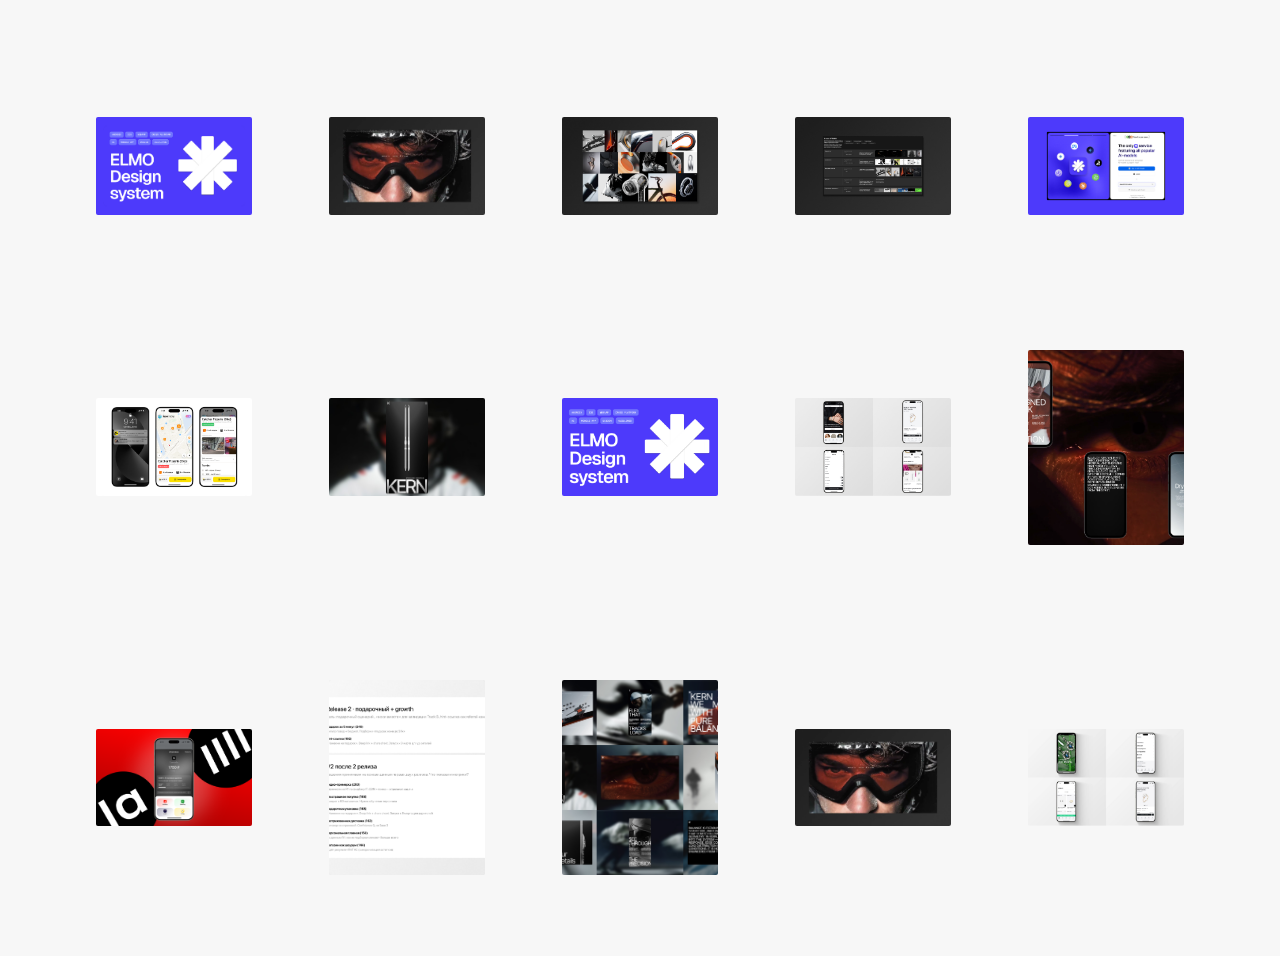
==== archive.html @ 7ca34464 "Add archive gallery page" ====
<!doctype html>
<html lang="en" translate="no" class="notranslate">
<head>
<meta charset="utf-8" />
<meta name="viewport" content="width=device-width,initial-scale=1" />
<meta name="google" content="notranslate" />
<title>Archive — Anastasia Kuznetsova</title>
<meta name="description" content="Archive of visual studies, product design work, design systems and promo-site explorations by Anastasia Kuznetsova." />
<link rel="icon" href="/morion-design-site/favicon.ico?v=20260502" sizes="any" />
<link rel="icon" href="/morion-design-site/favicon.svg?v=20260502" type="image/svg+xml" />
<link rel="icon" href="/morion-design-site/favicon-32.png?v=20260502" type="image/png" sizes="32x32" />
<link rel="apple-touch-icon" href="/morion-design-site/apple-touch-icon.png?v=20260502" />
<meta name="theme-color" content="#f6f6f6" />
<link rel="stylesheet" href="style.css?v=20260519-archive" />
</head>
<body class="archive-body">
  <main class="archive-shell" aria-label="Archive">
    <div class="archive-grid">
      <a class="archive-item" href="cases/overchat-ds.html" aria-label="Overchat design system">
        <img src="media/obloga.png" alt="Overchat design system preview" loading="eager" decoding="async">
      </a>
      <a class="archive-item wide" href="cases/kern.html" aria-label="KERN motion study">
        <video src="media/kern/kern-case/video-2-lite.mp4?v=20260505-kern-video-fix" poster="media/kern/kern-case/final-video-poster.jpg" preload="metadata" autoplay muted loop playsinline></video>
      </a>
      <a class="archive-item" href="cases/kern.html" aria-label="KERN product composition">
        <img src="media/kern/kern-case/design-to-product2-superkern.jpg" alt="KERN product composition" loading="lazy" decoding="async">
      </a>
      <a class="archive-item vivid" href="cases/kern.html" aria-label="KERN interface study">
        <img src="media/kern/kern-case/ultra-ui-superkern.jpg" alt="KERN interface study" loading="lazy" decoding="async">
      </a>
      <a class="archive-item wide" href="cases/overchat-ai.html" aria-label="Overchat AI">
        <img src="media/case3.png" alt="Overchat AI preview" loading="lazy" decoding="async">
      </a>

      <a class="archive-item" href="cases/yandex-go.html" aria-label="Yandex Go power bank scenario">
        <img src="media/yandex-case/yandex-new/1.png" alt="Yandex Go station screen" loading="lazy" decoding="async">
      </a>
      <a class="archive-item wide" href="cases/kern.html" aria-label="KERN landscape">
        <img src="media/kern/kern-case/preview-2-superkern.jpg" alt="KERN landscape study" loading="lazy" decoding="async">
      </a>
      <a class="archive-item wide" href="cases/overchat-ds.html" aria-label="Overchat tables">
        <img src="media/design%20sistem.png" alt="Design system dashboard" loading="lazy" decoding="async">
      </a>
      <a class="archive-item wide" href="cases/uvc.html" aria-label="Uvelircentr testing">
        <img src="media/uvc-test-screen.jpg" alt="Uvelircentr testing screen" loading="lazy" decoding="async">
      </a>
      <a class="archive-item portrait" href="cases/kern.html" aria-label="KERN final">
        <img src="media/kern/kern-case/last.jpg" alt="KERN final visual" loading="lazy" decoding="async">
      </a>

      <a class="archive-item wide offset-left" href="cases/dolyami.html" aria-label="Dolyami x Lamoda">
        <img src="media/case5-new.png" alt="Dolyami x Lamoda preview" loading="lazy" decoding="async">
      </a>
      <a class="archive-item portrait" href="cases/uvc.html" aria-label="Uvelircentr release">
        <img src="media/uvelirnew/Realease%20V2png.png" alt="Uvelircentr release screen" loading="lazy" decoding="async">
      </a>
      <a class="archive-item portrait" href="cases/kern.html" aria-label="KERN poster">
        <img src="media/kern/kern-case/photo1.jpg" alt="KERN poster" loading="lazy" decoding="async">
      </a>
      <a class="archive-item wide" href="cases/kern.html" aria-label="KERN video">
        <video src="media/kern/kern-case/final-video-web.mp4?v=20260505-kern-video-fix" poster="media/kern/kern-case/final-video-poster.jpg" preload="metadata" autoplay muted loop playsinline></video>
      </a>
      <a class="archive-item wide" href="cases/uvc.html" aria-label="Uvelircentr motion">
        <video src="media/SuperUVC/video_main-home.mp4?v=20260510-main-video" poster="media/SuperUVC/video_main-poster.jpg?v=20260510-main-video" preload="metadata" autoplay muted loop playsinline></video>
      </a>
    </div>
  </main>
</body>
</html>
---- style.css ----
/* ======================================================================
   Fonts
   ====================================================================== */
@font-face {
  font-family: 'Helvetica Now Display';
  src: url('fonts/helvetica-now/HelveticaNowDisplay-Regular.woff2') format('woff2'),
       url('fonts/helvetica-now/HelveticaNowDisplay-Regular.woff') format('woff');
  font-weight: 400;
  font-style: normal;
  font-display: swap;
}
@font-face {
  font-family: 'Helvetica Now Display';
  src: url('fonts/helvetica-now/HelveticaNowDisplay-Medium.woff2') format('woff2'),
       url('fonts/helvetica-now/HelveticaNowDisplay-Medium.woff') format('woff');
  font-weight: 500;
  font-style: normal;
  font-display: swap;
}

:root {
  --color-foreground: #000;
  --color-foreground-faded: #777;
  --color-background: #fff;
  --color-card: #f3f3f3;
  --color-dark: #000;
  --color-dark-text: #efefef;
  --color-dark-muted: #999;
  --color-dark-line: #242424;
  --frame-bg: #fff;
  --gap: 8px;
  --radius: 4px;
  --font-sans: "Helvetica Now Display", "Helvetica Neue", Helvetica, Arial, sans-serif;
}

* { box-sizing: border-box; margin: 0; padding: 0; }

html,
body {
  width: 100%;
  min-height: 100%;
  overflow: auto;
  background: var(--frame-bg);
  color: var(--color-foreground);
  font-family: var(--font-sans);
  font-size: 12px;
  line-height: 14px;
  letter-spacing: 0;
  font-weight: 400;
  text-rendering: geometricPrecision;
  -webkit-font-smoothing: antialiased;
  -moz-osx-font-smoothing: grayscale;
}

body {
  opacity: 0;
  animation: pageIn 0.8s cubic-bezier(0.4, 0, 0.2, 1) forwards;
}

@keyframes pageIn {
  from { opacity: 0; }
  to { opacity: 1; }
}

a { color: inherit; text-decoration: none; }
button { font: inherit; color: inherit; background: none; border: 0; cursor: pointer; }
img, video { max-width: 100%; }

:focus-visible {
  outline: 1px solid currentColor;
  outline-offset: 3px;
}

.sr-only {
  position: absolute;
  width: 1px;
  height: 1px;
  padding: 0;
  margin: -1px;
  overflow: hidden;
  clip: rect(0, 0, 0, 0);
  white-space: nowrap;
  border: 0;
}

.faded { color: var(--color-foreground-faded); }
.muted { color: var(--color-dark-muted); }

/* ======================================================================
   Split frame
   ====================================================================== */
.frame {
  background: var(--frame-bg);
}

.page {
  width: 100%;
}

.col {
  width: 100%;
}

@media (min-width: 700px) {
  html.js-ready.is-split,
  html.js-ready.is-split body {
    height: 100%;
    overflow: hidden;
  }

  html.js-ready.is-split .frame {
    position: fixed;
    inset: 0;
    overflow: hidden;
  }

  html.js-ready.is-split .page {
    position: absolute;
    inset: 0;
  }

  html.js-ready.is-split .col {
    position: absolute;
    top: 0;
    left: 0;
    width: 50vw;
    height: 100vh;
    will-change: transform;
  }

  html.js-ready.is-split .col-left {
    transform: translate3d(var(--gap), 0, 0) scale(calc((50vw - 12px) / 50vw));
    transform-origin: 0 50vh;
  }

  html.js-ready.is-split .col-right {
    transform: translate3d(calc(50vw + 4px), 0, 0) scale(calc((50vw - 12px) / 50vw));
    transform-origin: 0 50vh;
  }
}

.track {
  display: flex;
  flex-direction: column;
  gap: var(--gap);
  will-change: gap;
}

.page .track > :first-child { margin-top: var(--gap); }

/* ======================================================================
   Work column
   ====================================================================== */
.case {
  display: flex;
  flex-direction: column;
  background: transparent;
}

.case-filters {
  display: flex;
  flex-wrap: wrap;
  gap: 8px;
  align-items: center;
}

.case-filter {
  min-height: 22px;
  display: inline-flex;
  align-items: center;
  justify-content: center;
  padding: 0 9px;
  border-radius: var(--radius);
  background: #e9e9e9;
  color: #1a1a1a;
  line-height: 14px;
  white-space: nowrap;
  -webkit-backdrop-filter: blur(23px);
  backdrop-filter: blur(23px);
  transition: background 180ms ease, color 180ms ease, opacity 180ms ease;
}

.case-filter:hover { background: #ddd; }

.case-filter.is-active,
.case-filter[aria-pressed="true"] {
  background: #1a1a1a;
  color: #efefef;
}

.case .gallery {
  aspect-ratio: 1904 / 1292;
  position: relative;
  overflow: hidden;
  border-radius: var(--radius);
  background: var(--color-card);
}

.gallery-track {
  width: 100%;
  height: 100%;
  display: flex;
  transition: transform 420ms cubic-bezier(.65, .05, .36, 1);
  will-change: transform;
}

.slide {
  position: relative;
  flex: 0 0 100%;
  height: 100%;
  overflow: hidden;
  background: #ddd;
}

.slide img,
.slide video,
.asset-video {
  position: absolute;
  inset: 0;
  width: 100%;
  height: 100%;
  object-fit: cover;
  display: block;
}

.case[data-tint="a"] .slide { background-image: linear-gradient(135deg, #b89a6b, #4a3a28); }
.case[data-tint="b"] .slide { background-image: linear-gradient(135deg, #8ab0cf, #2a3b55); }
.case[data-tint="c"] .slide { background-image: linear-gradient(135deg, #3a3a3a, #101010); }
.case[data-tint="d"] .slide { background-image: linear-gradient(135deg, #a5b89a, #3e4a38); }
.case[data-tint="e"] .slide { background-image: linear-gradient(135deg, #d9d4c4, #6a665b); }
.case[data-tint="f"] .slide { background-image: linear-gradient(135deg, #a0b0c0, #2a3640); }
.case[data-tint="g"] .slide { background-image: linear-gradient(135deg, #d9a890, #5a3a2a); }

.case-meta {
  background: var(--color-background);
  padding: 6px 0 0;
}

.grid-case,
.accordion-container {
  display: grid;
  grid-template-columns: repeat(12, 1fr);
  column-gap: 8px;
  padding: 0 12px;
}

.top-bar {
  align-items: start;
  padding-top: 2px;
}

.top-bar .arrows {
  grid-column: 1 / span 2;
  display: flex;
  align-items: center;
  gap: 8px;
  margin-left: -12px;
}

.arrow,
.read-more {
  width: 22px;
  height: 22px;
  display: inline-flex;
  align-items: center;
  justify-content: center;
  border-radius: var(--radius);
  background: #e9e9e9;
  color: #1a1a1a;
  -webkit-backdrop-filter: blur(23px);
  backdrop-filter: blur(23px);
  transition: background 180ms ease, opacity 180ms ease;
}

.arrow:hover,
.read-more:hover { background: #ddd; }
.arrow svg { width: 10px; height: 10px; }

.top-bar .title-and-client {
  grid-column: 3 / span 4;
  display: flex;
  flex-direction: column;
}
.title-and-client .title { white-space: nowrap; }
.top-bar .category { grid-column: 7 / span 3; }
.top-bar .year { grid-column: 10 / span 3; text-align: right; white-space: nowrap; margin-right: -12px; }

.accordion-container {
  position: relative;
  padding-top: 0;
}

.accordion {
  grid-column: 3 / span 8;
  overflow: visible;
}

.accordion .content {
  height: 0;
  overflow: hidden;
}

.accordion .description {
  color: var(--color-foreground);
  column-count: 2;
  column-gap: 16px;
  column-fill: balance;
  padding-right: 8px;
  padding-bottom: 16px;
}

.accordion .description.two-col {
  column-count: unset;
  display: grid;
  grid-template-columns: 1fr 1fr;
  column-gap: 16px;
}

.read-more {
  position: relative;
  grid-column: 3;
  margin-left: -2px;
  overflow: visible;
  font-size: 0;
  color: transparent;
}

.read-more .line {
  position: absolute;
  width: 12px;
  height: 1px;
  background: #1a1a1a;
}

/* ======================================================================
   Studio column
   ====================================================================== */
.card {
  position: relative;
  overflow: hidden;
  border-radius: var(--radius);
  background: var(--color-background);
}

.card.dark,
.contact {
  background: var(--color-dark);
  color: var(--color-dark-text);
}

.intro {
  aspect-ratio: 1.42;
  display: grid;
  grid-template-rows: auto 1fr auto;
  padding: 12px;
  background: #000;
  color: var(--color-dark-text);
}

.intro-head {
  display: flex;
  justify-content: space-between;
  align-items: flex-start;
  gap: 12px;
  position: relative;
  z-index: 2;
}

.intro-nav {
  display: flex;
  gap: 12px;
  color: var(--color-dark-muted);
}

.intro-label {
  color: var(--color-dark-text);
}

.intro-actions {
  display: flex;
  flex-wrap: wrap;
  justify-content: flex-end;
  align-items: flex-start;
  gap: 10px 14px;
}

.intro-contact-links {
  display: flex;
  flex-wrap: wrap;
  justify-content: flex-end;
  gap: 12px;
  color: var(--color-dark-muted);
  text-align: right;
}

.archive-pill {
  min-height: 22px;
  display: inline-flex;
  align-items: center;
  justify-content: center;
  padding: 0 9px;
  border-radius: var(--radius);
  background: #e9e9e9;
  color: #1a1a1a;
  line-height: 14px;
  white-space: nowrap;
  -webkit-backdrop-filter: blur(23px);
  backdrop-filter: blur(23px);
  transition: background 180ms ease, opacity 180ms ease;
}

.archive-pill:hover { background: #ddd; }

.intro-nav a,
.intro-contact-links a,
.contact-links a,
.row-label a {
  color: inherit;
  transition: opacity 180ms ease;
}

.intro-nav a:hover,
.intro-contact-links a:hover,
.contact-links a:hover,
.row-label a:hover { opacity: 0.55; }

.intro-note {
  position: absolute;
  top: 44px;
  right: 12px;
  width: 220px;
  min-height: 58px;
  display: flex;
  flex-direction: column;
  justify-content: space-between;
  padding: 10px;
  border-radius: var(--radius);
  background: rgba(239, 239, 239, 0.96);
  color: #000;
  z-index: 1;
}

.intro-body {
  align-self: end;
  display: flex;
  flex-direction: column;
  gap: 28px;
}

.intro-summary {
  max-width: 310px;
  color: var(--color-dark-muted);
}

.intro-title {
  max-width: none;
  color: var(--color-dark-text);
  font-size: 64px;
  line-height: 0.9;
  font-weight: 400;
  white-space: nowrap;
}

.intro-bottom {
  grid-row: 2 / 4;
  align-self: end;
}

.intro-bio {
  max-width: 100%;
  color: var(--color-dark-text);
  font-size: 40px;
  line-height: 1.08;
  letter-spacing: 0;
  font-weight: 400;
}

.intro-bio a {
  color: inherit;
}

.intro-bio .glow-link {
  color: #5e5e5e;
  text-decoration: none;
  background: linear-gradient(
    90deg,
    #5e5e5e 0%,
    #888 15%,
    #bbb 44%,
    #fff 50%,
    #bbb 56%,
    #888 85%,
    #5e5e5e 100%
  );
  background-size: 400% 100%;
  -webkit-background-clip: text;
  background-clip: text;
}

.intro-bio .glow-link:hover {
  color: transparent;
  animation: shimmer-light 3s cubic-bezier(0.4, 0, 0.2, 1) infinite;
}

@keyframes shimmer-light {
  0% { background-position: 100% 0; }
  100% { background-position: -100% 0; }
}

.card.media {
  aspect-ratio: 1904 / 1292;
  background: var(--color-card);
}

.portrait-card {
  aspect-ratio: 1904 / 1292;
}

.studio,
.contact {
  padding: 0 0 24px;
}

.row-label {
  display: grid;
  grid-template-columns: repeat(12, 1fr);
  column-gap: 8px;
  padding: 9px 12px;
  color: var(--color-dark-muted);
}

.row-label .left {
  grid-column: 1 / span 6;
  color: var(--color-dark-text);
}

.row-label .right {
  grid-column: 8 / span 5;
  text-align: right;
}

.label-badge,
.label-num {
  display: inline-flex;
  align-items: center;
  justify-content: center;
  height: 22px;
  min-width: 22px;
  padding: 0 5px;
  margin-right: 4px;
  border-radius: 2px;
  vertical-align: middle;
  font-size: 11px;
  line-height: 1;
}

.label-badge { background: #efefef; color: #000; }
.label-num { background: #777; color: #000; border-radius: 999px; }

.side-padding {
  padding: 9px 12px 20px;
}

.skills-card {
  padding-bottom: 10px;
}

.skills-section {
  padding-bottom: 8px;
}

.text-large {
  color: var(--color-dark-text);
  font-size: 36px;
  line-height: 110%;
  letter-spacing: 0;
  font-weight: 400;
}

.studio-copy {
  max-width: 34em;
}

.skills-grid {
  display: flex;
  flex-wrap: wrap;
  gap: 8px;
}

.skill-tag {
  display: inline-flex;
  align-items: center;
  min-height: 30px;
  padding: 8px 14px;
  border: 1px solid var(--color-dark-line);
  border-radius: 6px;
  background: #202020;
  color: var(--color-dark-text);
}

.contact-card {
  min-height: min(560px, calc(100vh - 160px));
  display: flex;
  flex-direction: column;
  padding-bottom: 12px;
}

.contact-content {
  flex: 1;
  display: flex;
  flex-direction: column;
  padding: 16px 12px 0;
}

.contact-title {
  max-width: 860px;
  color: var(--color-dark-text);
  font-size: 40px;
  line-height: 1.08;
  letter-spacing: 0;
}

.desktop-break {
  display: block;
}

.contact-grid {
  display: grid;
  grid-template-columns: repeat(3, minmax(0, 1fr));
  gap: 32px;
  margin-top: auto;
  padding-bottom: 32px;
}

.contact-col {
  color: var(--color-dark-muted);
  font-size: 16px;
  line-height: 20px;
}

.contact-col p + p {
  margin-top: 5px;
}

.contact-strong {
  color: var(--color-dark-text);
}

.contact-gap {
  margin-top: 22px;
}

.contact-col a,
.contact-social a,
.contact-link-disabled {
  color: inherit;
  text-decoration: underline;
  text-decoration-thickness: 1px;
  text-underline-offset: 3px;
  transition: color 180ms ease;
}

.contact-col a:hover,
.contact-social a:hover {
  color: var(--color-dark-text);
}

.contact-link-disabled {
  text-decoration-color: currentColor;
}

.contact-footer {
  display: flex;
  justify-content: space-between;
  gap: 32px;
  align-items: flex-end;
  margin: 0 12px;
  color: var(--color-dark-muted);
  font-size: 16px;
  line-height: 20px;
}

.contact-footer .meta {
  white-space: nowrap;
}

.contact-social {
  display: flex;
  gap: 20px;
}

.contact-time {
  flex: 0 0 auto;
}

.contact-footer .meta:last-child {
  text-align: right;
}

/* ======================================================================
   Cursor follow
   ====================================================================== */
.cursor-follow {
  position: fixed;
  z-index: 9999;
  pointer-events: none;
  padding: 6px 12px;
  border-radius: var(--radius);
  background: #e9e9e9;
  color: #1a1a1a;
  -webkit-backdrop-filter: blur(23px);
  backdrop-filter: blur(23px);
  white-space: nowrap;
  opacity: 0;
  transform: translate(-50%, -50%) scale(0.6);
  transition: opacity 0.25s ease, transform 0.25s ease;
}

.cursor-follow.visible {
  opacity: 1;
  transform: translate(-50%, -50%) scale(1);
}

body.cursor-hidden,
body.cursor-hidden * { cursor: none; }

/* ======================================================================
   Archive
   ====================================================================== */
.archive-body {
  min-height: 100vh;
  overflow: auto;
  background: #f7f7f7;
  color: #111;
}

.archive-shell {
  min-height: 100vh;
  padding: clamp(86px, 13vh, 150px) clamp(24px, 7.5vw, 150px) clamp(64px, 9vh, 120px);
}

.archive-grid {
  display: grid;
  grid-template-columns: repeat(5, minmax(120px, 1fr));
  column-gap: clamp(40px, 6vw, 118px);
  row-gap: clamp(86px, 15vh, 180px);
  align-items: center;
}

.archive-item {
  width: min(100%, 280px);
  aspect-ratio: 16 / 10;
  display: block;
  justify-self: center;
  overflow: hidden;
  border-radius: 2px;
  background: #e6e6e6;
  transition: transform 240ms ease, opacity 240ms ease;
}

.archive-item:hover {
  transform: translateY(-2px);
  opacity: 0.82;
}

.archive-item.wide {
  width: min(100%, 320px);
}

.archive-item.portrait {
  width: min(100%, 210px);
  aspect-ratio: 4 / 5;
}

.archive-item.vivid {
  background: #04db32;
}

.archive-item.offset-left {
  justify-self: start;
}

.archive-item img,
.archive-item video {
  width: 100%;
  height: 100%;
  display: block;
  object-fit: cover;
}

/* ======================================================================
   Mobile toggle
   ====================================================================== */
.mobile-tabs {
  display: none;
  position: fixed;
  left: 50%;
  bottom: 16px;
  z-index: 9998;
  min-width: 136px;
  height: 41px;
  transform: translateX(-50%);
  padding: 0 16px;
  border-radius: 10px;
  background: rgba(19, 19, 19, 0.5);
  -webkit-backdrop-filter: blur(10px);
  backdrop-filter: blur(10px);
}

.mobile-tabs-inner {
  position: relative;
  display: flex;
  align-items: center;
  justify-content: space-between;
  gap: 18px;
  width: 100%;
  height: 100%;
}

.mobile-tabs-indicator { display: none; }

.mobile-tab {
  position: relative;
  z-index: 1;
  color: #fff;
  opacity: 0.5;
  font-size: 13.5px;
  line-height: 15.5px;
  white-space: nowrap;
  transition: opacity 180ms ease;
}

.mobile-tab.active { opacity: 1; }

/* ======================================================================
   Mobile (<700px)
   ====================================================================== */
@media (max-width: 699px) {
  html,
  body {
    height: auto;
    overflow: auto;
    font-size: 13.5px;
    line-height: 15.5px;
  }

  .frame,
  .page,
  .col {
    position: static;
    width: 100%;
    height: auto;
    transform: none !important;
    transform-origin: 0 0 !important;
  }

  .track {
    gap: var(--gap) !important;
    padding: 0 8px;
  }

  .page .track > :first-child { margin-top: 0; }
  .mobile-tabs { display: flex; }
  .cursor-follow { display: none !important; }
  .col-right:not(.visible),
  .col-left.hidden { display: none; }

  .case-meta { padding: 0; }

  .top-bar.grid-case {
    grid-template-columns: repeat(12, 1fr);
    padding: 8px 0 0;
  }

  .top-bar .arrows { display: none; }
  .top-bar .title-and-client { grid-column: 1 / span 5; }
  .top-bar .category { grid-column: 6 / span 4; }
  .top-bar .year { grid-column: 11 / span 2; margin-right: 0; }

  .accordion-container {
    display: block;
    padding: 0;
  }

  .accordion .description,
  .accordion .description.two-col {
    display: block;
    column-count: 1;
    padding-right: 0;
  }

  .read-more {
    display: flex;
    margin-top: 8px;
  }

  .intro {
    min-height: min(480px, calc(100svh - 220px));
    aspect-ratio: auto;
    padding: 12px 8px;
  }

  .intro-actions {
    max-width: 210px;
  }

  .intro-note,
  .intro-nav {
    display: none;
  }

  .intro-body { gap: 18px; }
  .intro-title {
    font-size: 54px;
    line-height: 0.92;
    max-width: none;
  }

  .intro-bio {
    font-size: 26px;
    line-height: 1.08;
  }

  .text-large {
    font-size: 22px;
    line-height: 110%;
  }

  .row-label {
    grid-template-columns: repeat(6, 1fr);
    padding: 9px 8px;
  }

  .row-label .left { grid-column: 1 / span 3; }
  .row-label .right { grid-column: 4 / span 3; }

  .side-padding { padding: 9px 8px 20px; }

  .skills-card {
    padding-bottom: 8px;
  }

  .skills-section {
    padding-bottom: 6px;
  }

  .skill-tag {
    min-height: 28px;
    padding: 7px 11px;
  }

  .contact-card {
    min-height: min(520px, calc(100svh - 140px));
    padding-bottom: 0;
  }

  .contact-content {
    padding: 14px 8px 0;
  }

  .contact-title {
    font-size: 26px;
    line-height: 1.08;
  }

  .desktop-break {
    display: none;
  }

  .contact-grid {
    grid-template-columns: 1fr;
    gap: 18px;
    padding-bottom: 20px;
  }

  .contact-col {
    font-size: 16px;
    line-height: 20px;
  }

  .contact-gap {
    margin-top: 12px;
  }

  .label-badge,
  .label-num {
    height: 18px;
    min-width: 18px;
    font-size: 9px;
  }

  .contact-footer {
    gap: 12px;
    margin: 0 8px;
    padding-bottom: 64px;
    font-size: 16px;
    line-height: 20px;
  }

  .contact-social {
    grid-column: 1 / -1;
    gap: 16px;
  }

  .archive-shell {
    padding: 64px 16px 48px;
  }

  .archive-grid {
    grid-template-columns: repeat(2, minmax(0, 1fr));
    gap: 42px 24px;
  }

  .archive-item,
  .archive-item.wide,
  .archive-item.portrait {
    width: 100%;
  }

  .archive-item.offset-left {
    justify-self: center;
  }
}

@media (max-width: 480px) {
  .intro-title {
    font-size: 36px;
  }

  .intro-bio {
    font-size: 22px;
  }
}

/* ======================================================================
   Tablet split (700px-1199px)
   ====================================================================== */
@media (min-width: 700px) and (max-width: 1199px) {
  html,
  body {
    font-size: 10px;
    line-height: 12px;
  }

  .grid-case,
  .accordion-container,
  .row-label,
  .side-padding {
    padding-left: 9px;
    padding-right: 9px;
  }

  .top-bar .arrows {
    gap: 4px;
    margin-left: -9px;
  }

  .arrow,
  .read-more {
    width: 14px;
    height: 14px;
  }

  .arrow svg {
    width: 8px;
    height: 8px;
  }

  .read-more .line {
    width: 8px;
  }

  .label-badge,
  .label-num {
    height: 14px;
    min-width: 14px;
    font-size: 8px;
    padding: 0 3px;
  }

  .intro {
    padding: 9px;
  }

  .intro-actions {
    gap: 8px 10px;
  }

  .intro-note {
    top: 35px;
    right: 9px;
    width: 172px;
    min-height: 50px;
    padding: 8px;
  }

  .intro-title {
    font-size: 52px;
  }

  .intro-bio {
    font-size: 28px;
  }

  .contact-card {
    min-height: min(500px, calc(100vh - 160px));
  }

  .contact-content {
    padding-top: 14px;
  }

  .contact-title {
    font-size: 28px;
  }

  .contact-col,
  .contact-footer {
    font-size: 16px;
    line-height: 20px;
  }

  .contact-grid {
    padding-bottom: 24px;
  }

  .text-large {
    font-size: 23px;
    line-height: 110%;
  }

}
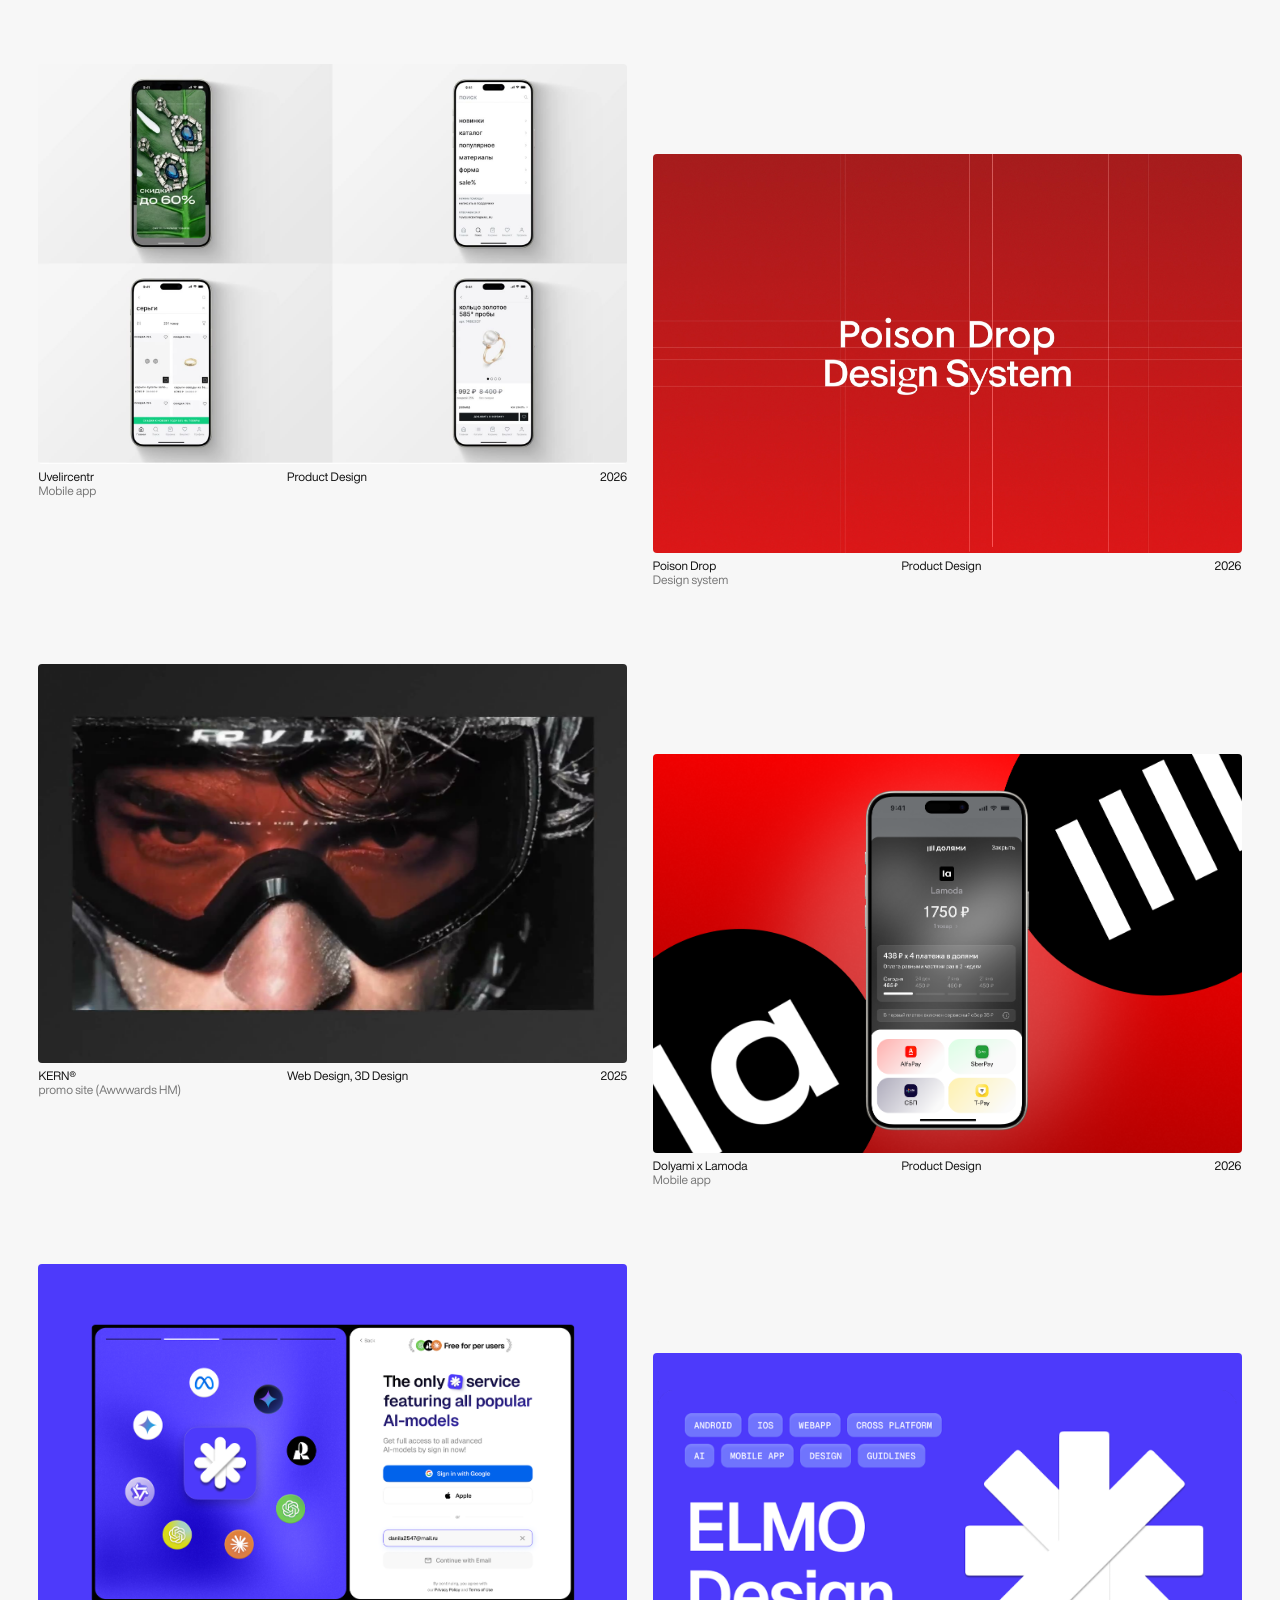
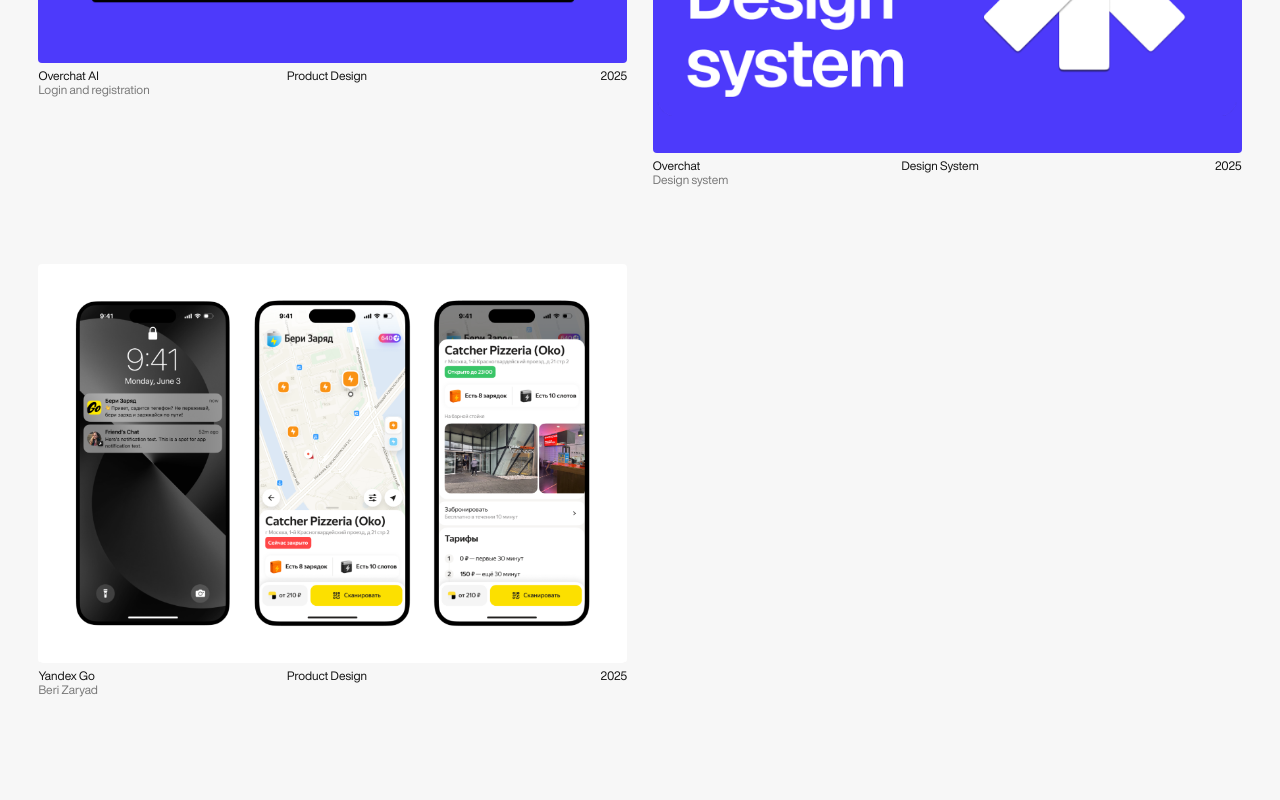
==== commit 0694d461: "Make archive case-focused" ====
--- a/archive.html
+++ b/archive.html
@@ -5,63 +5,113 @@
 <meta name="viewport" content="width=device-width,initial-scale=1" />
 <meta name="google" content="notranslate" />
 <title>Archive — Anastasia Kuznetsova</title>
-<meta name="description" content="Archive of visual studies, product design work, design systems and promo-site explorations by Anastasia Kuznetsova." />
+<meta name="description" content="Archive of case studies by Anastasia Kuznetsova." />
 <link rel="icon" href="/morion-design-site/favicon.ico?v=20260502" sizes="any" />
 <link rel="icon" href="/morion-design-site/favicon.svg?v=20260502" type="image/svg+xml" />
 <link rel="icon" href="/morion-design-site/favicon-32.png?v=20260502" type="image/png" sizes="32x32" />
 <link rel="apple-touch-icon" href="/morion-design-site/apple-touch-icon.png?v=20260502" />
 <meta name="theme-color" content="#f6f6f6" />
-<link rel="stylesheet" href="style.css?v=20260519-archive" />
+<link rel="stylesheet" href="style.css?v=20260520-archive-cases" />
 </head>
 <body class="archive-body">
   <main class="archive-shell" aria-label="Archive">
     <div class="archive-grid">
-      <a class="archive-item" href="cases/overchat-ds.html" aria-label="Overchat design system">
-        <img src="media/obloga.png" alt="Overchat design system preview" loading="eager" decoding="async">
-      </a>
-      <a class="archive-item wide" href="cases/kern.html" aria-label="KERN motion study">
-        <video src="media/kern/kern-case/video-2-lite.mp4?v=20260505-kern-video-fix" poster="media/kern/kern-case/final-video-poster.jpg" preload="metadata" autoplay muted loop playsinline></video>
-      </a>
-      <a class="archive-item" href="cases/kern.html" aria-label="KERN product composition">
-        <img src="media/kern/kern-case/design-to-product2-superkern.jpg" alt="KERN product composition" loading="lazy" decoding="async">
-      </a>
-      <a class="archive-item vivid" href="cases/kern.html" aria-label="KERN interface study">
-        <img src="media/kern/kern-case/ultra-ui-superkern.jpg" alt="KERN interface study" loading="lazy" decoding="async">
-      </a>
-      <a class="archive-item wide" href="cases/overchat-ai.html" aria-label="Overchat AI">
-        <img src="media/case3.png" alt="Overchat AI preview" loading="lazy" decoding="async">
+      <a class="archive-case" href="cases/uvc.html" aria-label="Open Uvelircentr case">
+        <div class="archive-media">
+          <video src="media/SuperUVC/video_main-home.mp4?v=20260510-main-video" poster="media/SuperUVC/video_main-poster.jpg?v=20260510-main-video" preload="metadata" autoplay muted loop playsinline></video>
+        </div>
+        <div class="archive-caption">
+          <div class="archive-title-block">
+            <p class="title">Uvelircentr</p>
+            <p class="faded">Mobile app</p>
+          </div>
+          <p class="archive-category">Product Design</p>
+          <p class="archive-year">2026</p>
+        </div>
       </a>
 
-      <a class="archive-item" href="cases/yandex-go.html" aria-label="Yandex Go power bank scenario">
-        <img src="media/yandex-case/yandex-new/1.png" alt="Yandex Go station screen" loading="lazy" decoding="async">
-      </a>
-      <a class="archive-item wide" href="cases/kern.html" aria-label="KERN landscape">
-        <img src="media/kern/kern-case/preview-2-superkern.jpg" alt="KERN landscape study" loading="lazy" decoding="async">
-      </a>
-      <a class="archive-item wide" href="cases/overchat-ds.html" aria-label="Overchat tables">
-        <img src="media/design%20sistem.png" alt="Design system dashboard" loading="lazy" decoding="async">
-      </a>
-      <a class="archive-item wide" href="cases/uvc.html" aria-label="Uvelircentr testing">
-        <img src="media/uvc-test-screen.jpg" alt="Uvelircentr testing screen" loading="lazy" decoding="async">
-      </a>
-      <a class="archive-item portrait" href="cases/kern.html" aria-label="KERN final">
-        <img src="media/kern/kern-case/last.jpg" alt="KERN final visual" loading="lazy" decoding="async">
+      <article class="archive-case" aria-label="Poison Drop case">
+        <div class="archive-media">
+          <img src="media/pd-vremnno.jpg?v=20260503-pd-desktop" alt="Poison Drop design system preview" loading="eager" decoding="async">
+        </div>
+        <div class="archive-caption">
+          <div class="archive-title-block">
+            <p class="title">Poison Drop</p>
+            <p class="faded">Design system</p>
+          </div>
+          <p class="archive-category">Product Design</p>
+          <p class="archive-year">2026</p>
+        </div>
+      </article>
+
+      <a class="archive-case" href="cases/kern.html" aria-label="Open KERN case">
+        <div class="archive-media">
+          <video src="media/kern/kern-case/kern-home-preview.mp4?v=20260505-kern-video-fix" poster="media/kern/kern-case/final-video-poster.jpg" preload="metadata" autoplay muted loop playsinline></video>
+        </div>
+        <div class="archive-caption">
+          <div class="archive-title-block">
+            <p class="title">KERN®</p>
+            <p class="faded">promo site (Awwwards HM)</p>
+          </div>
+          <p class="archive-category">Web Design, 3D Design</p>
+          <p class="archive-year">2025</p>
+        </div>
       </a>
 
-      <a class="archive-item wide offset-left" href="cases/dolyami.html" aria-label="Dolyami x Lamoda">
-        <img src="media/case5-new.png" alt="Dolyami x Lamoda preview" loading="lazy" decoding="async">
+      <a class="archive-case" href="cases/dolyami.html" aria-label="Open Dolyami x Lamoda case">
+        <div class="archive-media">
+          <img src="media/case5-new.png" alt="Dolyami x Lamoda preview" loading="lazy" decoding="async">
+        </div>
+        <div class="archive-caption">
+          <div class="archive-title-block">
+            <p class="title">Dolyami x Lamoda</p>
+            <p class="faded">Mobile app</p>
+          </div>
+          <p class="archive-category">Product Design</p>
+          <p class="archive-year">2026</p>
+        </div>
       </a>
-      <a class="archive-item portrait" href="cases/uvc.html" aria-label="Uvelircentr release">
-        <img src="media/uvelirnew/Realease%20V2png.png" alt="Uvelircentr release screen" loading="lazy" decoding="async">
+
+      <a class="archive-case" href="cases/overchat-ai.html" aria-label="Open Overchat AI case">
+        <div class="archive-media">
+          <img src="media/case3.png" alt="Overchat AI preview" loading="lazy" decoding="async">
+        </div>
+        <div class="archive-caption">
+          <div class="archive-title-block">
+            <p class="title">Overchat AI</p>
+            <p class="faded">Login and registration</p>
+          </div>
+          <p class="archive-category">Product Design</p>
+          <p class="archive-year">2025</p>
+        </div>
       </a>
-      <a class="archive-item portrait" href="cases/kern.html" aria-label="KERN poster">
-        <img src="media/kern/kern-case/photo1.jpg" alt="KERN poster" loading="lazy" decoding="async">
+
+      <a class="archive-case" href="cases/overchat-ds.html" aria-label="Open Overchat design system case">
+        <div class="archive-media">
+          <img src="media/obloga.png" alt="Overchat design system preview" loading="lazy" decoding="async">
+        </div>
+        <div class="archive-caption">
+          <div class="archive-title-block">
+            <p class="title">Overchat</p>
+            <p class="faded">Design system</p>
+          </div>
+          <p class="archive-category">Design System</p>
+          <p class="archive-year">2025</p>
+        </div>
       </a>
-      <a class="archive-item wide" href="cases/kern.html" aria-label="KERN video">
-        <video src="media/kern/kern-case/final-video-web.mp4?v=20260505-kern-video-fix" poster="media/kern/kern-case/final-video-poster.jpg" preload="metadata" autoplay muted loop playsinline></video>
-      </a>
-      <a class="archive-item wide" href="cases/uvc.html" aria-label="Uvelircentr motion">
-        <video src="media/SuperUVC/video_main-home.mp4?v=20260510-main-video" poster="media/SuperUVC/video_main-poster.jpg?v=20260510-main-video" preload="metadata" autoplay muted loop playsinline></video>
+
+      <a class="archive-case" href="cases/yandex-go.html" aria-label="Open Yandex Go case">
+        <div class="archive-media">
+          <img src="media/yandex-case/yandex-new/1.png" alt="Yandex Go power bank scenario preview" loading="lazy" decoding="async">
+        </div>
+        <div class="archive-caption">
+          <div class="archive-title-block">
+            <p class="title">Yandex Go</p>
+            <p class="faded">Beri Zaryad</p>
+          </div>
+          <p class="archive-category">Product Design</p>
+          <p class="archive-year">2025</p>
+        </div>
       </a>
     </div>
   </main>
--- a/style.css
+++ b/style.css
@@ -164,7 +164,8 @@
   align-items: center;
 }
 
-.case-filter {
+.case-filter,
+.archive-filter-link {
   min-height: 22px;
   display: inline-flex;
   align-items: center;
@@ -180,7 +181,8 @@
   transition: background 180ms ease, color 180ms ease, opacity 180ms ease;
 }
 
-.case-filter:hover { background: #ddd; }
+.case-filter:hover,
+.archive-filter-link:hover { background: #ddd; }
 
 .case-filter.is-active,
 .case-filter[aria-pressed="true"] {
@@ -376,14 +378,6 @@
   color: var(--color-dark-text);
 }
 
-.intro-actions {
-  display: flex;
-  flex-wrap: wrap;
-  justify-content: flex-end;
-  align-items: flex-start;
-  gap: 10px 14px;
-}
-
 .intro-contact-links {
   display: flex;
   flex-wrap: wrap;
@@ -392,24 +386,6 @@
   color: var(--color-dark-muted);
   text-align: right;
 }
-
-.archive-pill {
-  min-height: 22px;
-  display: inline-flex;
-  align-items: center;
-  justify-content: center;
-  padding: 0 9px;
-  border-radius: var(--radius);
-  background: #e9e9e9;
-  color: #1a1a1a;
-  line-height: 14px;
-  white-space: nowrap;
-  -webkit-backdrop-filter: blur(23px);
-  backdrop-filter: blur(23px);
-  transition: background 180ms ease, opacity 180ms ease;
-}
-
-.archive-pill:hover { background: #ddd; }
 
 .intro-nav a,
 .intro-contact-links a,
@@ -736,56 +712,71 @@
 
 .archive-shell {
   min-height: 100vh;
-  padding: clamp(86px, 13vh, 150px) clamp(24px, 7.5vw, 150px) clamp(64px, 9vh, 120px);
+  padding: clamp(36px, 5vw, 72px) clamp(16px, 3vw, 48px) clamp(64px, 8vw, 112px);
 }
 
 .archive-grid {
   display: grid;
-  grid-template-columns: repeat(5, minmax(120px, 1fr));
-  column-gap: clamp(40px, 6vw, 118px);
-  row-gap: clamp(86px, 15vh, 180px);
-  align-items: center;
-}
-
-.archive-item {
-  width: min(100%, 280px);
-  aspect-ratio: 16 / 10;
+  grid-template-columns: repeat(2, minmax(0, 1fr));
+  gap: clamp(42px, 6vw, 88px) clamp(18px, 2vw, 32px);
+  align-items: start;
+}
+
+.archive-case {
   display: block;
-  justify-self: center;
+  color: inherit;
+}
+
+.archive-case:nth-child(even) {
+  margin-top: clamp(40px, 7vw, 110px);
+}
+
+.archive-media {
+  aspect-ratio: 1904 / 1292;
   overflow: hidden;
-  border-radius: 2px;
+  border-radius: var(--radius);
   background: #e6e6e6;
   transition: transform 240ms ease, opacity 240ms ease;
 }
 
-.archive-item:hover {
+.archive-case[href]:hover .archive-media {
   transform: translateY(-2px);
   opacity: 0.82;
 }
 
-.archive-item.wide {
-  width: min(100%, 320px);
-}
-
-.archive-item.portrait {
-  width: min(100%, 210px);
-  aspect-ratio: 4 / 5;
-}
-
-.archive-item.vivid {
-  background: #04db32;
-}
-
-.archive-item.offset-left {
-  justify-self: start;
-}
-
-.archive-item img,
-.archive-item video {
+.archive-media img,
+.archive-media video {
   width: 100%;
   height: 100%;
   display: block;
   object-fit: cover;
+}
+
+.archive-caption {
+  display: grid;
+  grid-template-columns: repeat(12, 1fr);
+  column-gap: 8px;
+  padding: 6px 0 0;
+}
+
+.archive-title-block {
+  grid-column: 1 / span 5;
+  display: flex;
+  flex-direction: column;
+}
+
+.archive-title-block .title {
+  white-space: nowrap;
+}
+
+.archive-category {
+  grid-column: 6 / span 4;
+}
+
+.archive-year {
+  grid-column: 10 / span 3;
+  text-align: right;
+  white-space: nowrap;
 }
 
 /* ======================================================================
@@ -900,10 +891,6 @@
     padding: 12px 8px;
   }
 
-  .intro-actions {
-    max-width: 210px;
-  }
-
   .intro-note,
   .intro-nav {
     display: none;
@@ -1003,22 +990,33 @@
   }
 
   .archive-shell {
-    padding: 64px 16px 48px;
+    padding: 56px 8px 48px;
   }
 
   .archive-grid {
-    grid-template-columns: repeat(2, minmax(0, 1fr));
-    gap: 42px 24px;
-  }
-
-  .archive-item,
-  .archive-item.wide,
-  .archive-item.portrait {
-    width: 100%;
-  }
-
-  .archive-item.offset-left {
-    justify-self: center;
+    grid-template-columns: 1fr;
+    gap: 40px;
+  }
+
+  .archive-case:nth-child(even) {
+    margin-top: 0;
+  }
+
+  .archive-caption {
+    grid-template-columns: repeat(12, 1fr);
+    padding-top: 8px;
+  }
+
+  .archive-title-block {
+    grid-column: 1 / span 5;
+  }
+
+  .archive-category {
+    grid-column: 6 / span 4;
+  }
+
+  .archive-year {
+    grid-column: 10 / span 3;
   }
 }
 
@@ -1082,10 +1080,6 @@
     padding: 9px;
   }
 
-  .intro-actions {
-    gap: 8px 10px;
-  }
-
   .intro-note {
     top: 35px;
     right: 9px;
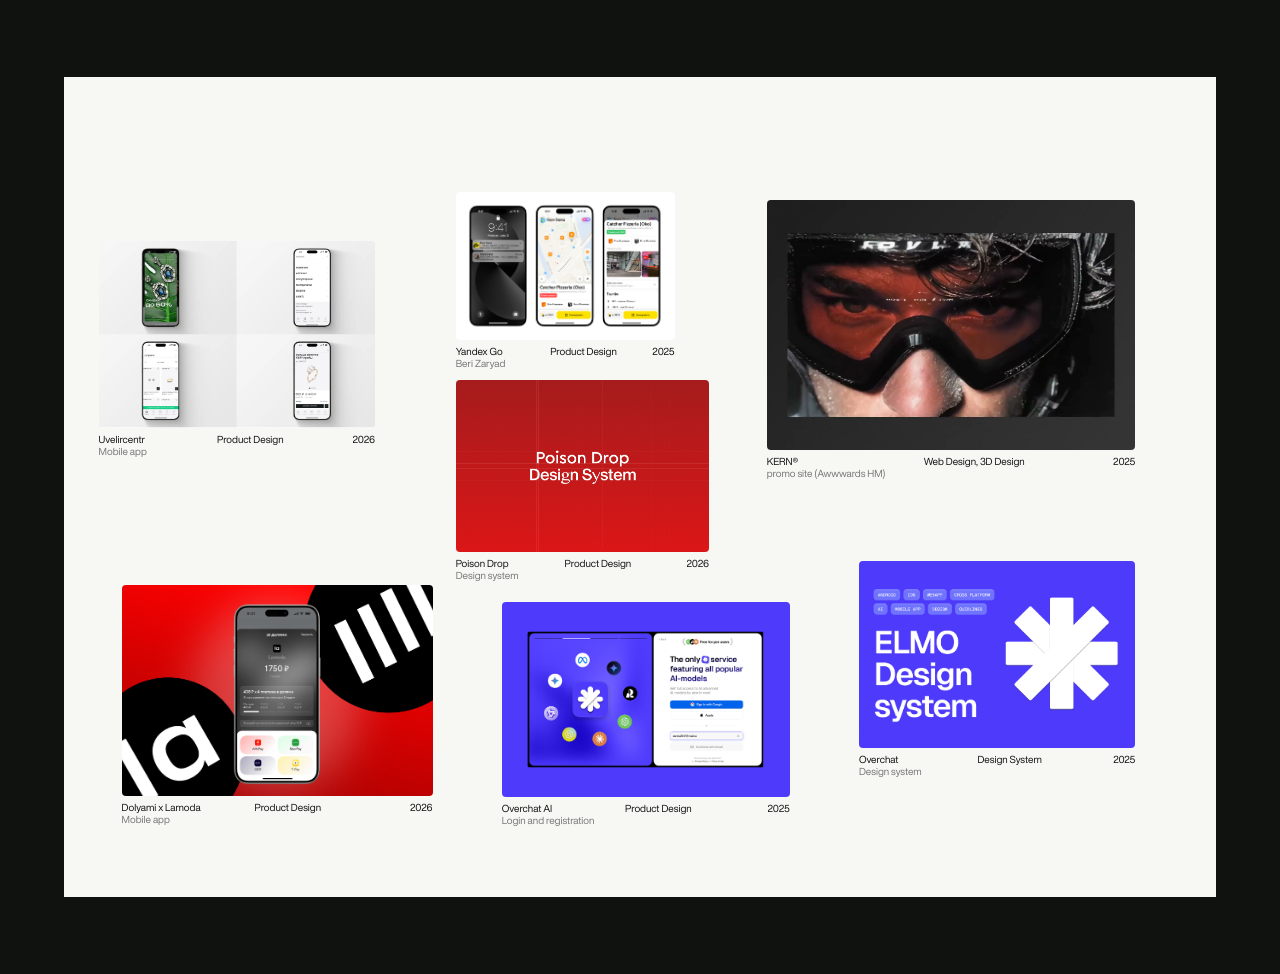
==== commit e5d27bbc: "Restyle archive as reference grid" ====
--- a/archive.html
+++ b/archive.html
@@ -11,7 +11,7 @@
 <link rel="icon" href="/morion-design-site/favicon-32.png?v=20260502" type="image/png" sizes="32x32" />
 <link rel="apple-touch-icon" href="/morion-design-site/apple-touch-icon.png?v=20260502" />
 <meta name="theme-color" content="#f6f6f6" />
-<link rel="stylesheet" href="style.css?v=20260520-archive-cases" />
+<link rel="stylesheet" href="style.css?v=20260520-archive-grid" />
 </head>
 <body class="archive-body">
   <main class="archive-shell" aria-label="Archive">
--- a/style.css
+++ b/style.css
@@ -706,20 +706,25 @@
 .archive-body {
   min-height: 100vh;
   overflow: auto;
-  background: #f7f7f7;
+  background: #10120f;
   color: #111;
 }
 
 .archive-shell {
   min-height: 100vh;
-  padding: clamp(36px, 5vw, 72px) clamp(16px, 3vw, 48px) clamp(64px, 8vw, 112px);
+  display: flex;
+  align-items: center;
+  justify-content: center;
+  padding: clamp(42px, 6vw, 96px) clamp(24px, 5vw, 72px);
 }
 
 .archive-grid {
-  display: grid;
-  grid-template-columns: repeat(2, minmax(0, 1fr));
-  gap: clamp(42px, 6vw, 88px) clamp(18px, 2vw, 32px);
-  align-items: start;
+  position: relative;
+  width: min(100%, 1280px);
+  min-height: clamp(620px, 68vw, 820px);
+  padding: clamp(18px, 2vw, 28px);
+  overflow: hidden;
+  background: #f7f7f4;
 }
 
 .archive-case {
@@ -727,8 +732,50 @@
   color: inherit;
 }
 
-.archive-case:nth-child(even) {
-  margin-top: clamp(40px, 7vw, 110px);
+.archive-grid .archive-case {
+  position: absolute;
+}
+
+.archive-case:nth-child(1) {
+  left: 3%;
+  top: 20%;
+  width: 24%;
+}
+
+.archive-case:nth-child(2) {
+  left: 34%;
+  top: 37%;
+  width: 22%;
+}
+
+.archive-case:nth-child(3) {
+  left: 61%;
+  top: 15%;
+  width: 32%;
+}
+
+.archive-case:nth-child(4) {
+  left: 5%;
+  top: 62%;
+  width: 27%;
+}
+
+.archive-case:nth-child(5) {
+  left: 38%;
+  top: 64%;
+  width: 25%;
+}
+
+.archive-case:nth-child(6) {
+  left: 69%;
+  top: 59%;
+  width: 24%;
+}
+
+.archive-case:nth-child(7) {
+  left: 34%;
+  top: 14%;
+  width: 19%;
 }
 
 .archive-media {
@@ -757,6 +804,8 @@
   grid-template-columns: repeat(12, 1fr);
   column-gap: 8px;
   padding: 6px 0 0;
+  font-size: 10px;
+  line-height: 12px;
 }
 
 .archive-title-block {
@@ -990,21 +1039,32 @@
   }
 
   .archive-shell {
-    padding: 56px 8px 48px;
+    display: block;
+    padding: 48px 8px;
   }
 
   .archive-grid {
+    position: static;
+    min-height: 0;
     grid-template-columns: 1fr;
+    display: grid;
     gap: 40px;
-  }
-
-  .archive-case:nth-child(even) {
-    margin-top: 0;
+    padding: 0;
+    overflow: visible;
+    background: transparent;
+  }
+
+  .archive-grid .archive-case {
+    position: static;
+    width: 100%;
   }
 
   .archive-caption {
+    color: #f7f7f4;
     grid-template-columns: repeat(12, 1fr);
     padding-top: 8px;
+    font-size: 13.5px;
+    line-height: 15.5px;
   }
 
   .archive-title-block {
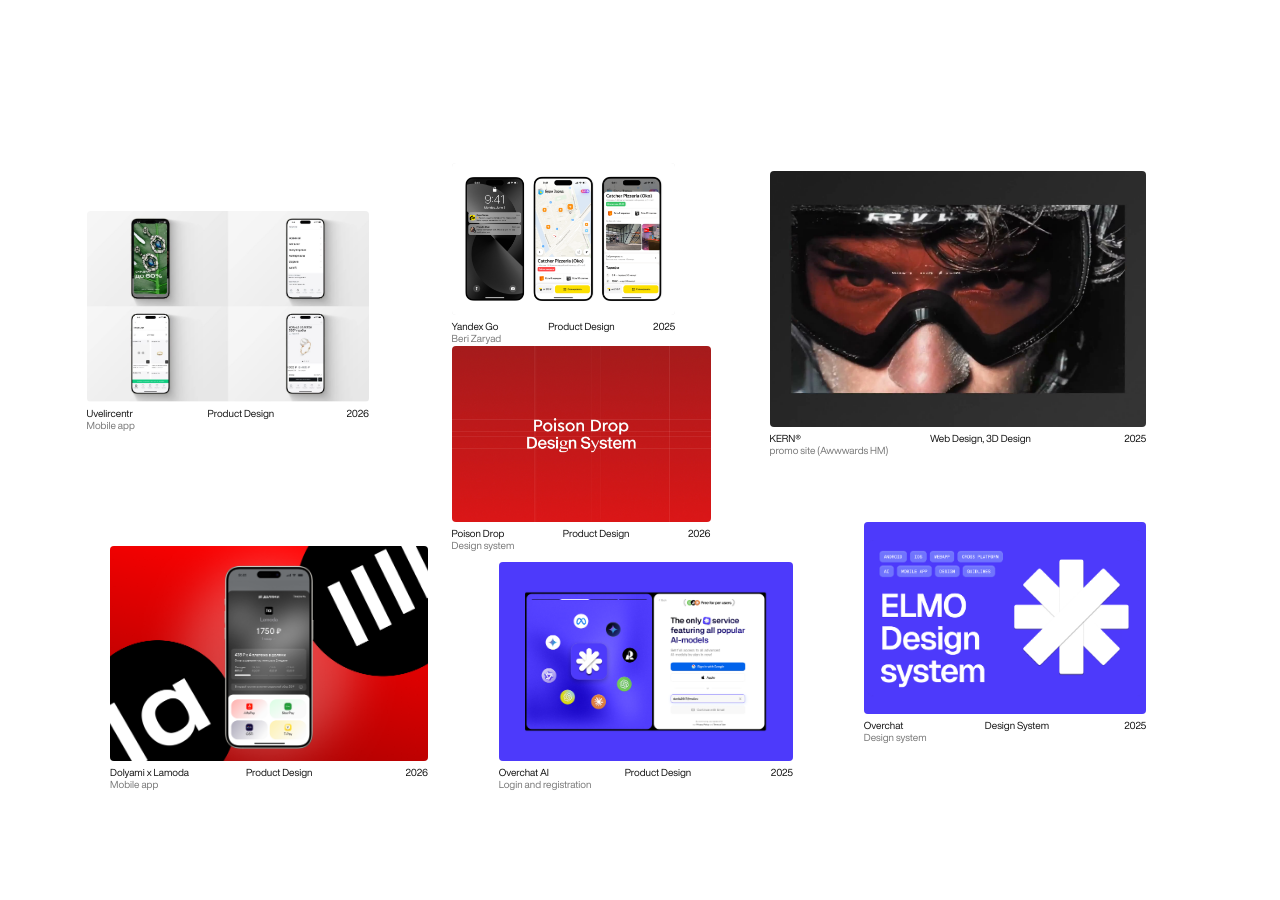
==== commit a225a4b5: "Make archive background fullscreen white" ====
--- a/archive.html
+++ b/archive.html
@@ -10,8 +10,8 @@
 <link rel="icon" href="/morion-design-site/favicon.svg?v=20260502" type="image/svg+xml" />
 <link rel="icon" href="/morion-design-site/favicon-32.png?v=20260502" type="image/png" sizes="32x32" />
 <link rel="apple-touch-icon" href="/morion-design-site/apple-touch-icon.png?v=20260502" />
-<meta name="theme-color" content="#f6f6f6" />
-<link rel="stylesheet" href="style.css?v=20260520-archive-grid" />
+<meta name="theme-color" content="#ffffff" />
+<link rel="stylesheet" href="style.css?v=20260520-archive-fullwhite" />
 </head>
 <body class="archive-body">
   <main class="archive-shell" aria-label="Archive">
--- a/style.css
+++ b/style.css
@@ -706,25 +706,21 @@
 .archive-body {
   min-height: 100vh;
   overflow: auto;
-  background: #10120f;
+  background: #fff;
   color: #111;
 }
 
 .archive-shell {
   min-height: 100vh;
-  display: flex;
-  align-items: center;
-  justify-content: center;
-  padding: clamp(42px, 6vw, 96px) clamp(24px, 5vw, 72px);
+  padding: clamp(28px, 4vw, 64px);
 }
 
 .archive-grid {
   position: relative;
-  width: min(100%, 1280px);
-  min-height: clamp(620px, 68vw, 820px);
-  padding: clamp(18px, 2vw, 28px);
+  width: 100%;
+  min-height: calc(100vh - clamp(56px, 8vw, 128px));
+  padding: 0;
   overflow: hidden;
-  background: #f7f7f4;
 }
 
 .archive-case {
@@ -1060,7 +1056,7 @@
   }
 
   .archive-caption {
-    color: #f7f7f4;
+    color: #111;
     grid-template-columns: repeat(12, 1fr);
     padding-top: 8px;
     font-size: 13.5px;
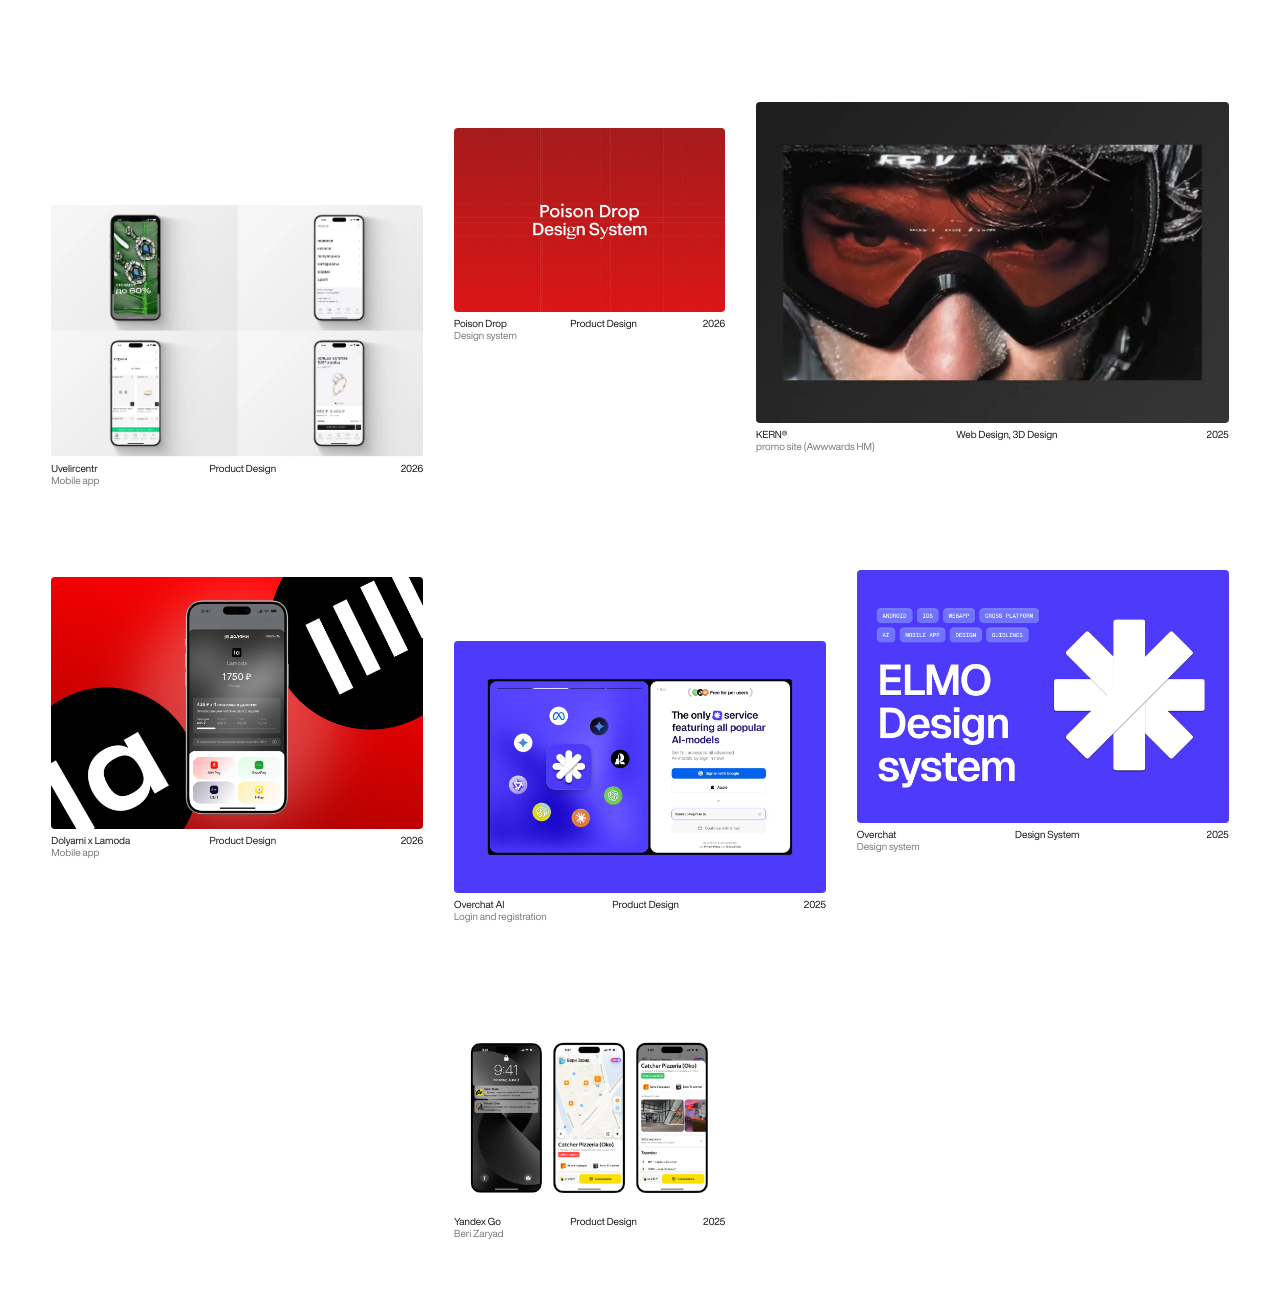
==== commit 7f7fcd3e: "Prevent archive case overlap" ====
--- a/archive.html
+++ b/archive.html
@@ -11,7 +11,7 @@
 <link rel="icon" href="/morion-design-site/favicon-32.png?v=20260502" type="image/png" sizes="32x32" />
 <link rel="apple-touch-icon" href="/morion-design-site/apple-touch-icon.png?v=20260502" />
 <meta name="theme-color" content="#ffffff" />
-<link rel="stylesheet" href="style.css?v=20260520-archive-fullwhite" />
+<link rel="stylesheet" href="style.css?v=20260520-archive-no-overlap" />
 </head>
 <body class="archive-body">
   <main class="archive-shell" aria-label="Archive">
--- a/style.css
+++ b/style.css
@@ -716,11 +716,14 @@
 }
 
 .archive-grid {
-  position: relative;
+  display: grid;
+  grid-template-columns: repeat(12, minmax(0, 1fr));
+  gap: clamp(34px, 5vw, 88px) clamp(18px, 2.4vw, 42px);
   width: 100%;
   min-height: calc(100vh - clamp(56px, 8vw, 128px));
   padding: 0;
-  overflow: hidden;
+  overflow: visible;
+  align-items: start;
 }
 
 .archive-case {
@@ -728,50 +731,39 @@
   color: inherit;
 }
 
-.archive-grid .archive-case {
-  position: absolute;
-}
-
 .archive-case:nth-child(1) {
-  left: 3%;
-  top: 20%;
-  width: 24%;
+  grid-column: 1 / span 4;
+  margin-top: clamp(94px, 12vw, 180px);
 }
 
 .archive-case:nth-child(2) {
-  left: 34%;
-  top: 37%;
-  width: 22%;
+  grid-column: 5 / span 3;
+  margin-top: clamp(44px, 6vw, 96px);
 }
 
 .archive-case:nth-child(3) {
-  left: 61%;
-  top: 15%;
-  width: 32%;
+  grid-column: 8 / span 5;
+  margin-top: clamp(32px, 4vw, 72px);
 }
 
 .archive-case:nth-child(4) {
-  left: 5%;
-  top: 62%;
-  width: 27%;
+  grid-column: 1 / span 4;
+  margin-top: clamp(8px, 2vw, 32px);
 }
 
 .archive-case:nth-child(5) {
-  left: 38%;
-  top: 64%;
-  width: 25%;
+  grid-column: 5 / span 4;
+  margin-top: clamp(54px, 7vw, 116px);
 }
 
 .archive-case:nth-child(6) {
-  left: 69%;
-  top: 59%;
-  width: 24%;
+  grid-column: 9 / span 4;
+  margin-top: clamp(0px, 1.5vw, 24px);
 }
 
 .archive-case:nth-child(7) {
-  left: 34%;
-  top: 14%;
-  width: 19%;
+  grid-column: 5 / span 3;
+  margin-top: clamp(10px, 3vw, 46px);
 }
 
 .archive-media {
@@ -822,6 +814,22 @@
   grid-column: 10 / span 3;
   text-align: right;
   white-space: nowrap;
+}
+
+@media (min-width: 700px) and (max-width: 980px) {
+  .archive-grid {
+    grid-template-columns: repeat(2, minmax(0, 1fr));
+    gap: 48px 24px;
+  }
+
+  .archive-grid .archive-case {
+    grid-column: auto;
+    margin-top: 0;
+  }
+
+  .archive-grid .archive-case:nth-child(even) {
+    margin-top: 56px;
+  }
 }
 
 /* ======================================================================
@@ -1051,6 +1059,8 @@
   }
 
   .archive-grid .archive-case {
+    grid-column: auto;
+    margin-top: 0;
     position: static;
     width: 100%;
   }
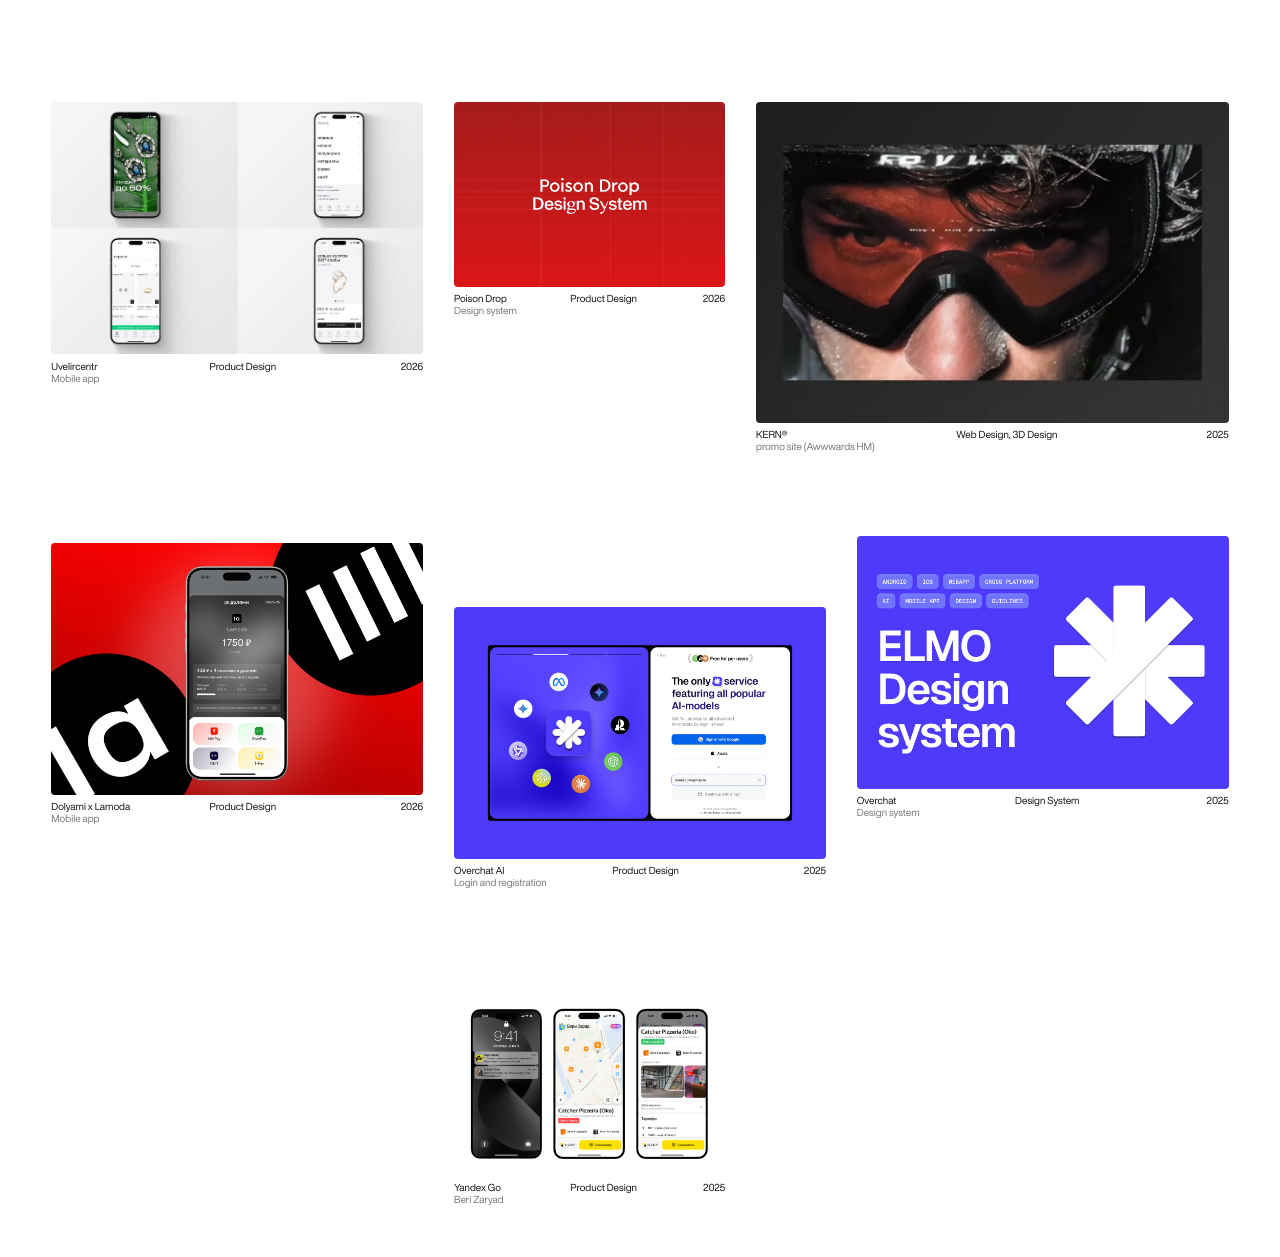
==== commit f4f1f5d1: "Align archive top row" ====
--- a/archive.html
+++ b/archive.html
@@ -11,7 +11,7 @@
 <link rel="icon" href="/morion-design-site/favicon-32.png?v=20260502" type="image/png" sizes="32x32" />
 <link rel="apple-touch-icon" href="/morion-design-site/apple-touch-icon.png?v=20260502" />
 <meta name="theme-color" content="#ffffff" />
-<link rel="stylesheet" href="style.css?v=20260520-archive-no-overlap" />
+<link rel="stylesheet" href="style.css?v=20260520-archive-row-align" />
 </head>
 <body class="archive-body">
   <main class="archive-shell" aria-label="Archive">
--- a/style.css
+++ b/style.css
@@ -733,12 +733,12 @@
 
 .archive-case:nth-child(1) {
   grid-column: 1 / span 4;
-  margin-top: clamp(94px, 12vw, 180px);
+  margin-top: clamp(32px, 4vw, 72px);
 }
 
 .archive-case:nth-child(2) {
   grid-column: 5 / span 3;
-  margin-top: clamp(44px, 6vw, 96px);
+  margin-top: clamp(32px, 4vw, 72px);
 }
 
 .archive-case:nth-child(3) {
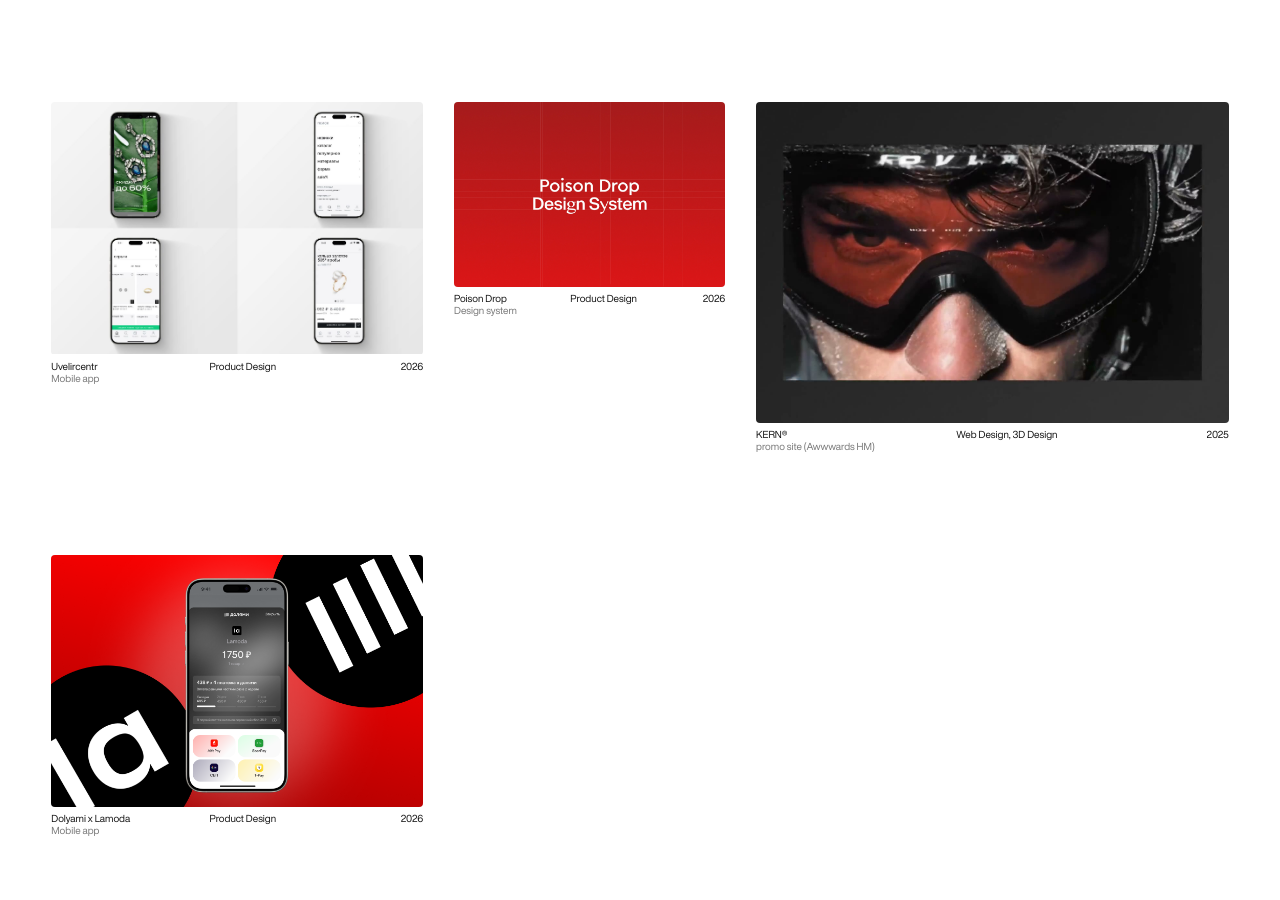
==== commit 0a0f316a: "Temporarily hide Overchat and Yandex cases" ====
--- a/archive.html
+++ b/archive.html
@@ -71,48 +71,6 @@
           <p class="archive-year">2026</p>
         </div>
       </a>
-
-      <a class="archive-case" href="cases/overchat-ai.html" aria-label="Open Overchat AI case">
-        <div class="archive-media">
-          <img src="media/case3.png" alt="Overchat AI preview" loading="lazy" decoding="async">
-        </div>
-        <div class="archive-caption">
-          <div class="archive-title-block">
-            <p class="title">Overchat AI</p>
-            <p class="faded">Login and registration</p>
-          </div>
-          <p class="archive-category">Product Design</p>
-          <p class="archive-year">2025</p>
-        </div>
-      </a>
-
-      <a class="archive-case" href="cases/overchat-ds.html" aria-label="Open Overchat design system case">
-        <div class="archive-media">
-          <img src="media/obloga.png" alt="Overchat design system preview" loading="lazy" decoding="async">
-        </div>
-        <div class="archive-caption">
-          <div class="archive-title-block">
-            <p class="title">Overchat</p>
-            <p class="faded">Design system</p>
-          </div>
-          <p class="archive-category">Design System</p>
-          <p class="archive-year">2025</p>
-        </div>
-      </a>
-
-      <a class="archive-case" href="cases/yandex-go.html" aria-label="Open Yandex Go case">
-        <div class="archive-media">
-          <img src="media/yandex-case/yandex-new/1.png" alt="Yandex Go power bank scenario preview" loading="lazy" decoding="async">
-        </div>
-        <div class="archive-caption">
-          <div class="archive-title-block">
-            <p class="title">Yandex Go</p>
-            <p class="faded">Beri Zaryad</p>
-          </div>
-          <p class="archive-category">Product Design</p>
-          <p class="archive-year">2025</p>
-        </div>
-      </a>
     </div>
   </main>
 </body>
